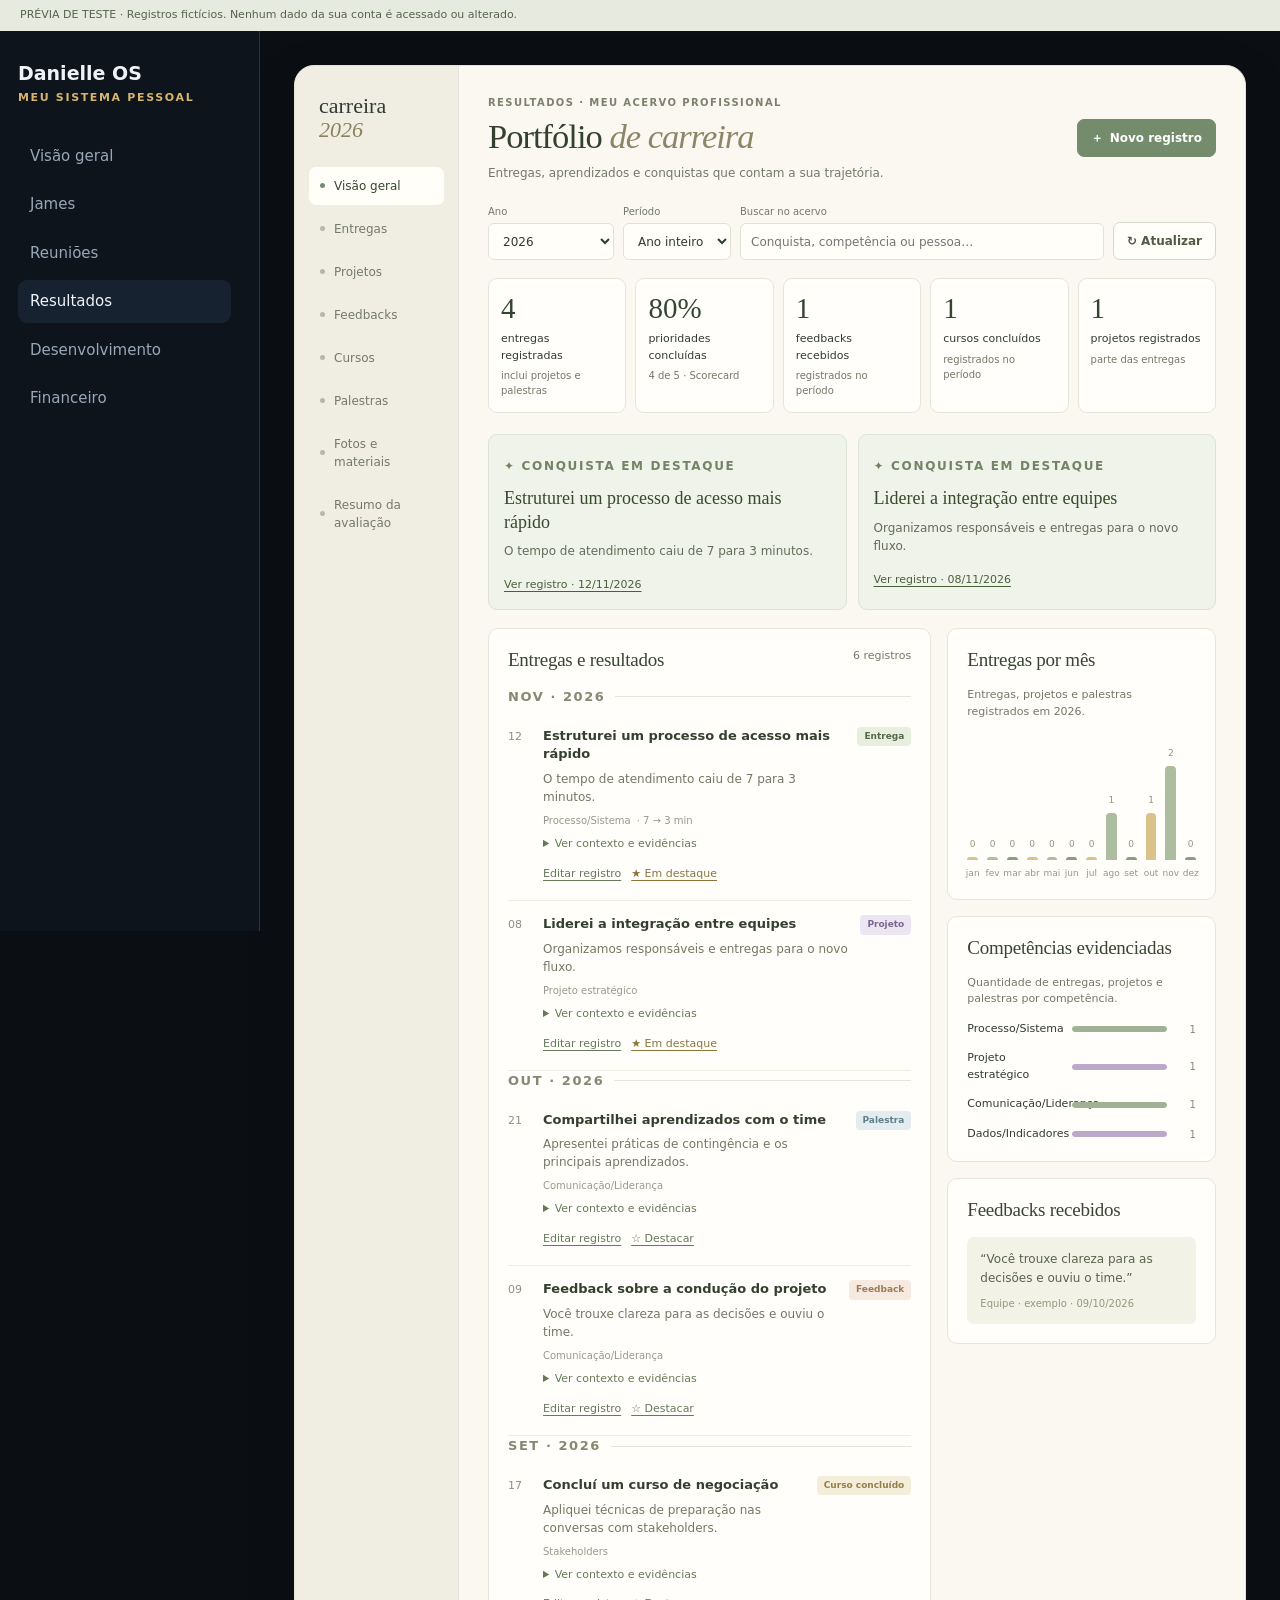
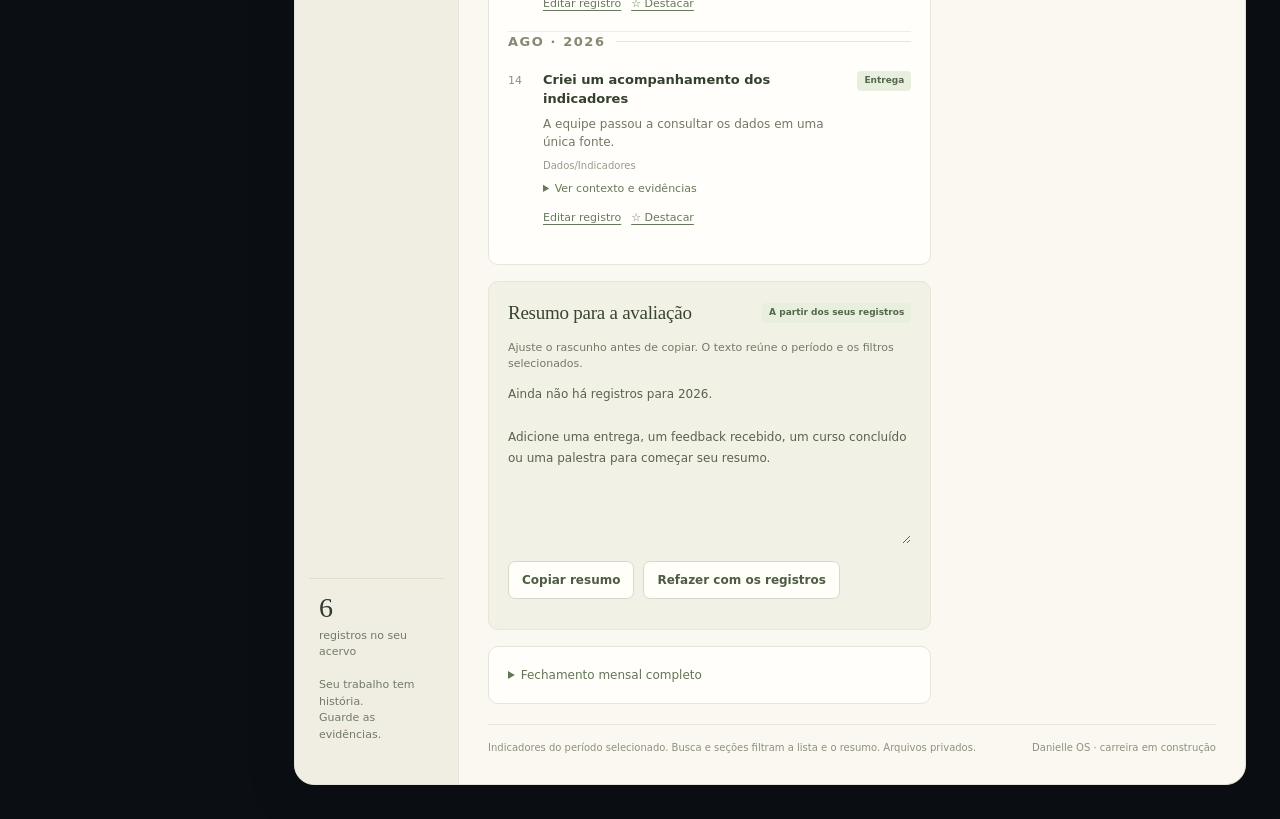
==== tests/fixtures/career-portfolio.html @ ffa39e08 "Build a clean career portfolio in Resultados with private evidence attachments" ====
<!doctype html>
<html lang="pt-BR">
<head>
  <meta charset="utf-8"><meta name="viewport" content="width=device-width,initial-scale=1">
  <meta name="robots" content="noindex,nofollow">
  <title>Prévia visual · Portfólio de carreira</title>
  <link rel="stylesheet" href="../../career-portfolio.css?v=1">
</head>
<body>
  <p id="fixtureStatus" style="margin:0;padding:7px 20px;background:#e7ebdf;color:#56634d;font:11px/1.5 system-ui">PRÉVIA DE TESTE · Registros fictícios. Nenhum dado da sua conta é acessado ou alterado.</p>
  <div class="app"><aside class="side"><div class="brand">Danielle OS<small>MEU SISTEMA PESSOAL</small></div><div class="nav"><button>Visão geral</button><button>James</button><button>Reuniões</button><button class="active">Resultados</button><button>Desenvolvimento</button><button>Financeiro</button></div></aside><main class="main" id="fixtureMain"></main></div>
  <script>
    // A public visual regression fixture. Auth and production APIs are never initialized.
    var currentUserId='preview',loadSeniorityEvidence,saveSeniorityEvidence;
    var isoDateLocal=()=>new Date().toLocaleDateString('en-CA'),numericDelta=()=>null;
    var loadMonthlyReview=async()=>{},refreshDashboardMetrics=async()=>{};
    var cloudMsg=message=>document.getElementById('fixtureStatus').textContent='PRÉVIA DE TESTE · '+message;
    const fixtureYear=new Date().getFullYear();
    const fixtureRows=[
      ['11-12','delivery','Estruturei um processo de acesso mais rápido','O tempo de atendimento caiu de 7 para 3 minutos.','Processo/Sistema',true],
      ['11-08','project','Liderei a integração entre equipes','Organizamos responsáveis e entregas para o novo fluxo.','Projeto estratégico',true],
      ['10-21','talk','Compartilhei aprendizados com o time','Apresentei práticas de contingência e os principais aprendizados.','Comunicação/Liderança',false],
      ['10-09','feedback','Feedback sobre a condução do projeto','Você trouxe clareza para as decisões e ouviu o time.','Comunicação/Liderança',false],
      ['09-17','course','Concluí um curso de negociação','Apliquei técnicas de preparação nas conversas com stakeholders.','Stakeholders',false],
      ['08-14','delivery','Criei um acompanhamento dos indicadores','A equipe passou a consultar os dados em uma única fonte.','Dados/Indicadores',false]
    ].map(([day,type,title,result,competency,featured],i)=>({id:'sample-'+i,user_id:'preview',evidence_date:fixtureYear+'-'+day,entry_type:type,title,result,competency,domain:competency,featured,evidence_strength:4,situation:'Contexto de demonstração visual.',action_taken:'Registro fictício usado apenas nesta prévia.',stakeholder:'Equipe · exemplo',created_at:fixtureYear+'-'+day+'T12:00:00Z',before_value:i===0?'7':null,after_value:i===0?'3':null,metric_unit:i===0?'min':null}));
    const fixtureEmpty=new URLSearchParams(location.search).has('empty');
    const fixtureTables={seniority_evidence:fixtureEmpty?[]:fixtureRows,weekly_scorecards:fixtureEmpty?[]:[{id:'score1',user_id:'preview',week_start:fixtureYear+'-11-09',priorities_planned:5,priorities_completed:4}],career_portfolio_assets:[]};
    var sb={from(table){let mode='read',payload,filters=[],range=[0,999];const q={select(){return q},eq(k,v){filters.push([k,v]);return q},order(){return q},range(a,b){range=[a,b];return q},upsert(p){mode='upsert';payload=p;return q},update(p){mode='update';payload=p;return q},single(){return q},then(ok,bad){let result;if(mode==='upsert'){const item={...payload},i=fixtureTables[table].findIndex(r=>r.id===item.id);if(i<0)fixtureTables[table].push(item);else fixtureTables[table][i]=item;result=item;}else if(mode==='update'){const row=fixtureTables[table].find(r=>filters.every(([k,v])=>r[k]===v));Object.assign(row,payload);result=row;}else result=fixtureTables[table].filter(r=>filters.every(([k,v])=>r[k]===v)).slice(range[0],range[1]+1);return Promise.resolve({data:result,error:null}).then(ok,bad)}};return q},storage:{from(){return {upload:async()=>({error:{message:'Uploads não estão ativos na prévia visual.'}})}}}};
    (async()=>{
      const response=await fetch('../../index.html');if(!response.ok)throw new Error('Não foi possível obter a página.');
      const source=new DOMParser().parseFromString(await response.text(),'text/html');
      source.querySelectorAll('style').forEach(style=>document.head.append(style.cloneNode(true)));
      const link=document.querySelector('link[rel=stylesheet]');document.head.append(link);
      const section=source.querySelector('[data-page=senioridade]');section.classList.add('active');document.getElementById('fixtureMain').append(section);
      const script=document.createElement('script');script.src='../../career-portfolio.js?v=1';document.body.append(script);
    })().catch(error=>document.getElementById('fixtureStatus').textContent='Falha na prévia: '+error.message);
  </script>
</body>
</html>
---- career-portfolio.css ----
/* Career portfolio: an ivory workspace within Danielle OS. */
.cp-shell,.cp-dialog{--cp-paper:#faf8f1;--cp-ink:#303b33;--cp-muted:#737969;--cp-line:#e7e5d9;--cp-sage:#748d70;--cp-soft:#edf1e7;color:var(--cp-ink);font-family:inherit;line-height:1.5}
.cp-shell{background:var(--cp-paper);border:1px solid #e4e2d6;border-radius:20px;overflow:hidden;box-shadow:0 16px 50px #0002;display:grid;grid-template-columns:164px minmax(0,1fr)}
.cp-shell *,.cp-dialog *{box-sizing:border-box}
.cp-shell [hidden]{display:none!important}
.cp-shell button,.cp-dialog button{font-family:inherit;cursor:pointer}
.cp-shell button:focus-visible,.cp-shell a:focus-visible,.cp-dialog button:focus-visible,.cp-shell input:focus-visible,.cp-shell select:focus-visible,.cp-dialog input:focus-visible,.cp-dialog textarea:focus-visible,.cp-dialog select:focus-visible{outline:3px solid #8b7443;outline-offset:3px}
.cp-side{padding:28px 14px;background:#f0eee3;border-right:1px solid var(--cp-line);display:flex;flex-direction:column;gap:25px}
.cp-brand{font:22px/1.1 Georgia,serif;padding:0 10px}.cp-brand em{color:#8b825d;font-weight:400}
.cp-side nav{display:flex;flex-direction:column;gap:5px}
.cp-side nav button{border:0;background:transparent;text-align:left;color:#74796a;border-radius:7px;padding:10px 11px;font-size:12px;display:flex;align-items:center;gap:9px}
.cp-side nav button:before{content:'';display:block;width:5px;height:5px;border-radius:50%;background:#b4b9a8;flex-shrink:0}
.cp-side nav button:hover,.cp-side nav button[aria-pressed=true]{background:#fffef9;color:#34472e}
.cp-side nav button[aria-pressed=true]:before{background:var(--cp-sage)}
.cp-side-note{margin-top:auto;padding:13px 10px;border-top:1px solid #dddfcf;font-size:11px;color:var(--cp-muted)}
.cp-side-note strong{display:block;font:28px Georgia,serif;color:var(--cp-ink);margin-bottom:4px}
.cp-body{padding:29px;min-width:0}
.cp-heading{display:flex;justify-content:space-between;align-items:center;gap:16px;margin-bottom:22px}
.cp-eyebrow{font-size:10px;letter-spacing:.14em;text-transform:uppercase;color:#7d826e;margin:0 0 7px;font-weight:700}
.cp-heading h1{font:clamp(25px,2.7vw,37px)/1.15 Georgia,serif;margin:0;letter-spacing:-1px;color:#34412f}
.cp-heading h1 em{font-weight:400;color:#8c8568}.cp-subtitle{font-size:12px;color:var(--cp-muted);margin:8px 0 0}
.cp-btn{border:1px solid #d5dacb;border-radius:7px;background:#fffef9;color:#4d5c43;padding:9px 13px;font-size:12px;font-weight:600;display:inline-flex;align-items:center;justify-content:center;gap:7px;text-decoration:none}
.cp-btn:hover{background:#eaf0e2}.cp-btn.cp-primary{background:#748c6c;color:#fff;border-color:#748c6c}.cp-btn.cp-primary:hover{background:#627d5b}
.cp-btn:disabled{cursor:wait;opacity:.6}.cp-heading .cp-btn{white-space:nowrap}
.cp-filters{display:flex;align-items:end;gap:9px;flex-wrap:wrap;margin-bottom:18px}
.cp-filters label{font-size:10px;color:var(--cp-muted);display:flex;flex-direction:column;gap:4px}
.cp-filters input,.cp-filters select{min-height:37px;border:1px solid #e0e2d5;background:#fffef9;color:var(--cp-ink);border-radius:6px;padding:7px 10px;font-family:inherit;font-size:12px;max-width:100%}
.cp-filters .cp-search{flex:1;min-width:160px}.cp-filters .cp-search input{width:100%}
.cp-status{font-size:12px;color:#786342;margin:0 0 16px;padding:10px 13px;border-radius:7px;background:#f0eddf}
.cp-status:empty{display:none}.cp-status[data-error=true]{background:#fae9e1;color:#843f2e}
.cp-kpis{display:grid;grid-template-columns:repeat(5,minmax(0,1fr));gap:9px;margin-bottom:21px}
.cp-kpi{padding:14px 12px;background:#fffefb;border:1px solid var(--cp-line);border-radius:9px;min-width:0}
.cp-kpi strong{font:29px/1.1 Georgia,serif;color:#34452f;display:block}.cp-kpi span{display:block;font-size:11px;margin-top:6px}.cp-kpi small{display:block;font-size:10px;color:var(--cp-muted);margin-top:4px}
.cp-columns{display:grid;grid-template-columns:minmax(0,1.65fr) minmax(230px,1fr);gap:16px;align-items:start}
.cp-stack{display:flex;flex-direction:column;gap:16px;min-width:0}
.cp-panel{background:#fffefa;border:1px solid var(--cp-line);border-radius:10px;padding:19px;min-width:0}
.cp-panel-head{display:flex;justify-content:space-between;align-items:start;gap:12px;margin-bottom:14px}.cp-panel h2{font:19px/1.3 Georgia,serif;margin:0;color:#394533;letter-spacing:-.25px}
.cp-panel h3{font-size:13px;margin:0 0 6px}.cp-small{font-size:11px;color:var(--cp-muted)}.cp-panel-head .cp-small{white-space:nowrap}
.cp-highlights{display:grid;grid-template-columns:repeat(2,minmax(0,1fr));gap:11px;margin-bottom:18px}
.cp-highlight{border:1px solid #dce3d2;border-radius:9px;padding:15px;background:#eff3e9;min-width:0}.cp-highlight .cp-eyebrow{color:#738366}.cp-highlight h3{font:18px/1.3 Georgia,serif;margin:8px 0;color:#354b2c}.cp-highlight p{font-size:12px;margin:7px 0 12px;color:#636d59;overflow-wrap:anywhere}.cp-highlight button{background:transparent;border:0;padding:0;color:#49603b;font-size:11px;text-decoration:underline;text-underline-offset:3px}
.cp-month-title{font-size:10px;letter-spacing:.12em;text-transform:uppercase;color:#858873;margin:23px 0 7px;display:flex;align-items:center;gap:10px}.cp-month-title:after{content:'';height:1px;background:var(--cp-line);flex:1}.cp-month-title:first-child{margin-top:0}
.cp-entry{padding:14px 0;border-bottom:1px solid #efeee5}.cp-entry:last-child{border:0}.cp-entry-top{display:flex;gap:11px;align-items:start}.cp-day{font-size:11px;color:#8d907d;min-width:24px;padding-top:2px}.cp-entry-content{min-width:0;flex:1}.cp-entry-title{color:#34402e;font-size:13px;font-weight:650;line-height:1.45;overflow-wrap:anywhere}.cp-entry p{font-size:12px;color:#737864;margin:6px 0;white-space:pre-wrap;overflow-wrap:anywhere}.cp-entry-meta{font-size:10px;color:#979a8b;margin-top:7px;display:flex;gap:6px;flex-wrap:wrap;align-items:center}
.cp-tag{font-size:9px;font-weight:600;border-radius:4px;padding:3px 7px;background:#e8efdf;color:#56684b;white-space:nowrap;display:inline-block}.cp-tag[data-type=project]{background:#ece6f2;color:#7a678e}.cp-tag[data-type=course]{background:#f3edd9;color:#927f48}.cp-tag[data-type=feedback]{background:#f6e9df;color:#a07b5b}.cp-tag[data-type=talk]{background:#e3edf0;color:#61808b}.cp-tag[data-type=material]{background:#eaeae4;color:#777968}
.cp-entry-actions{display:flex;gap:10px;align-items:center;margin-top:9px}.cp-text-btn{background:transparent;border:0;color:#66795d;padding:4px 0;font-size:11px;text-decoration:underline;text-underline-offset:3px}.cp-text-btn[aria-pressed=true]{color:#8b753c}.cp-entry details summary{font-size:11px;cursor:pointer;color:#68785b;margin-top:8px}.cp-details{padding:9px 12px;background:#f6f6ee;margin-top:9px;border-radius:7px}.cp-details dl{margin:0;font-size:12px}.cp-details dt{font-size:10px;text-transform:uppercase;color:#919580;margin-top:9px}.cp-details dd{margin:4px 0 0;white-space:pre-wrap;overflow-wrap:anywhere}.cp-details a{color:#556d48}
.cp-empty{padding:32px 16px;text-align:center;color:#858a74;font-size:12px}.cp-empty .cp-empty-mark{font:39px Georgia,serif;color:#9aa78b;display:block;margin-bottom:9px}.cp-empty h3{font:21px/1.3 Georgia,serif;color:#56684a;margin:0 0 8px}.cp-empty p{max-width:290px;margin:0 auto 17px;line-height:1.7}
.cp-chart{display:flex;gap:9px;align-items:end;height:139px;margin:21px 0 0}.cp-bar-item{flex:1;min-width:0;text-align:center;display:flex;flex-direction:column;align-items:center;height:100%;justify-content:end}.cp-bar-value{font-size:9px;color:#919580;margin-bottom:5px}.cp-bar{width:min(100%,35px);border-radius:4px 4px 0 0;background:#acbda0;min-height:3px}.cp-bar-item:nth-child(3n+1) .cp-bar{background:#d9c38a}.cp-bar-item:nth-child(3n) .cp-bar{background:#879f7e}.cp-bar-item span:last-child{font-size:9px;color:#929782;margin-top:7px}
.cp-skill{display:grid;grid-template-columns:minmax(82px,1fr) 1fr 20px;gap:9px;align-items:center;font-size:11px;margin-top:13px}.cp-skill .cp-meter{height:6px;background:#eeeee3;border-radius:4px;overflow:hidden}.cp-skill .cp-meter i{display:block;height:100%;background:#a0b296;border-radius:4px}.cp-skill:nth-child(even) .cp-meter i{background:#baa9c8}.cp-skill b{font-size:10px;color:#858a76;text-align:right;font-weight:400}
.cp-quote{padding:13px;background:#f2f2e7;border-radius:7px;margin-top:10px}.cp-quote blockquote{font-size:12px;color:#5a634d;line-height:1.6;margin:0;white-space:pre-wrap;overflow-wrap:anywhere}.cp-quote cite{display:block;margin-top:8px;font-size:10px;color:#95977e;font-style:normal}
.cp-summary{background:#f2f1e5;border-color:#e9e5d2}.cp-summary textarea{width:100%;min-height:160px;resize:vertical;border:0;outline:0;background:transparent;color:#59634c;font-family:inherit;font-size:12px;line-height:1.8;padding:0}.cp-summary .cp-panel-head{align-items:center}.cp-summary-tools{display:flex;gap:9px;flex-wrap:wrap;margin-top:11px}.cp-review details>summary{font-size:12px;cursor:pointer;color:#647657}.cp-review .cp-btn{margin-top:12px}.cp-review #monthlyReview{margin-top:14px;color:#5d6c50;font-size:12px}.cp-review #monthlyReview .muted{color:#828874}
.cp-gallery{display:grid;grid-template-columns:repeat(3,minmax(0,1fr));gap:12px}.cp-asset{background:#f7f7f0;border:1px solid #e2e5d7;border-radius:8px;overflow:hidden;min-width:0}.cp-asset img{width:100%;height:145px;object-fit:cover;display:block;background:#eeeee4}.cp-asset-body{padding:12px}.cp-asset-body strong{font-size:12px;display:block;overflow-wrap:anywhere}.cp-asset-body p{font-size:10px;color:#92967f;margin:5px 0}.cp-asset-icon{height:105px;display:grid;place-items:center;background:#edf0e5;color:#95a288;font:25px Georgia,serif}.cp-footer{display:flex;justify-content:space-between;gap:15px;border-top:1px solid var(--cp-line);margin-top:20px;padding-top:15px;color:#8d917d;font-size:10px}.cp-footer a{color:#6c7e60}
.cp-dialog{background:#faf8f1;width:min(740px,calc(100% - 30px));max-height:90dvh;border:1px solid #dcdfcf;border-radius:17px;padding:0;box-shadow:0 25px 80px #0006}.cp-dialog::backdrop{background:#0b111bc9;backdrop-filter:blur(3px)}
.cp-dialog header{padding:23px 26px 18px;border-bottom:1px solid var(--cp-line);display:flex;justify-content:space-between;gap:15px;align-items:start}.cp-dialog header h2{font:26px Georgia,serif;margin:0;color:#394b30}.cp-dialog header p{margin:6px 0 0;font-size:12px;color:var(--cp-muted)}.cp-dialog .cp-close{background:transparent;border:0;font-size:25px;color:#839078;padding:0 5px}.cp-editor-body{padding:23px 26px}.cp-form-grid{display:grid;grid-template-columns:1fr 1fr;gap:16px}.cp-form-grid .cp-full{grid-column:1/-1}.cp-dialog label{display:block;font-size:12px;color:#66745a;margin-bottom:6px}.cp-dialog .field{color:#384a30;background:#fffefa;border:1px solid #dcdfcf;border-radius:7px;padding:10px 11px;width:100%;font-family:inherit;font-size:13px;line-height:1.5;box-sizing:border-box}.cp-dialog textarea.field{resize:vertical;min-height:65px}.cp-dialog .field:focus{border-color:#91a785;outline:2px solid #cddac3;outline-offset:0}.cp-dialog .field::placeholder{color:#a4a893}.cp-dialog input[type=checkbox]{accent-color:#748d70;width:auto}.cp-feature-label{display:flex!important;align-items:center;gap:9px;margin-top:16px}.cp-editor-details{margin:22px 0;color:#6d7e61;font-size:12px}.cp-editor-details summary{cursor:pointer;margin-bottom:14px}.cp-editor-help{font-size:11px;color:#8b917d;margin:7px 0 15px}.cp-editor-files{font-size:12px;margin:10px 0;display:flex;flex-direction:column;gap:7px}.cp-file-row{display:flex;align-items:center;gap:10px;padding:9px;background:#f0f1e5;border-radius:6px}.cp-file-row span{flex:1;min-width:0;overflow-wrap:anywhere}.cp-dialog footer{padding:16px 26px;position:sticky;bottom:0;background:#f4f3e9;border-top:1px solid #e0e3d3;display:flex;justify-content:end;gap:10px}.cp-dialog .cp-editor-status{font-size:12px;color:#8c4d33;white-space:pre-wrap;margin:12px 0 0}.cp-dialog .cp-editor-status:empty{display:none}
@media(min-width:1500px){.cp-body{padding:33px}.cp-shell{grid-template-columns:180px minmax(0,1fr)}}
@media(max-width:1200px){.cp-shell{grid-template-columns:136px minmax(0,1fr)}.cp-body{padding:22px}.cp-columns{grid-template-columns:1fr}.cp-insights{display:grid;grid-template-columns:repeat(2,minmax(0,1fr))}.cp-insights .cp-panel:last-child{grid-column:1/-1}.cp-side{padding:25px 9px}.cp-brand{font-size:20px}.cp-side nav button{font-size:11px;padding:9px}.cp-gallery{grid-template-columns:repeat(2,minmax(0,1fr))}}
@media(max-width:650px){.cp-shell{display:block;border-radius:13px}.cp-side{padding:17px 16px 11px;border-right:0;border-bottom:1px solid var(--cp-line);display:block}.cp-brand{font-size:20px;padding:0}.cp-side nav{flex-direction:row;overflow:auto;gap:4px;margin-top:14px;padding-bottom:4px}.cp-side nav button{white-space:nowrap;padding:8px 10px}.cp-side-note{display:none}.cp-body{padding:20px 16px}.cp-heading{align-items:start;gap:10px;flex-wrap:wrap;margin-bottom:20px}.cp-heading h1{font-size:29px}.cp-heading .cp-btn{font-size:11px}.cp-subtitle{font-size:11px}.cp-filters .cp-search{flex-basis:100%;order:3}.cp-filters label{flex:1}.cp-kpis{grid-template-columns:repeat(2,minmax(0,1fr));gap:7px}.cp-kpi{padding:12px}.cp-kpi:first-child{grid-column:1/-1;display:grid;grid-template-columns:70px 1fr;align-items:center}.cp-kpi:first-child strong{grid-row:1/3;font-size:35px}.cp-kpi:first-child span{margin:0}.cp-kpi:first-child small{margin-top:0}.cp-kpi strong{font-size:26px}.cp-panel{padding:16px}.cp-highlights,.cp-insights{display:flex;flex-direction:column}.cp-entry-top{gap:8px;flex-wrap:wrap}.cp-entry-top>.cp-tag{margin-left:32px}.cp-panel-head h2{font-size:19px}.cp-chart{gap:5px}.cp-bar-item span:last-child{font-size:8px}.cp-gallery{grid-template-columns:1fr 1fr;gap:9px}.cp-asset img{height:115px}.cp-footer{flex-direction:column;gap:5px}.cp-form-grid{grid-template-columns:1fr}.cp-form-grid .cp-full{grid-column:auto}.cp-editor-body{padding:20px}.cp-dialog header{padding:20px}.cp-dialog footer{padding:15px 20px}.cp-dialog header h2{font-size:23px}}

.cp-shell h3{text-transform:none;letter-spacing:normal}.cp-shell .cp-month-title{text-transform:uppercase;letter-spacing:.12em}
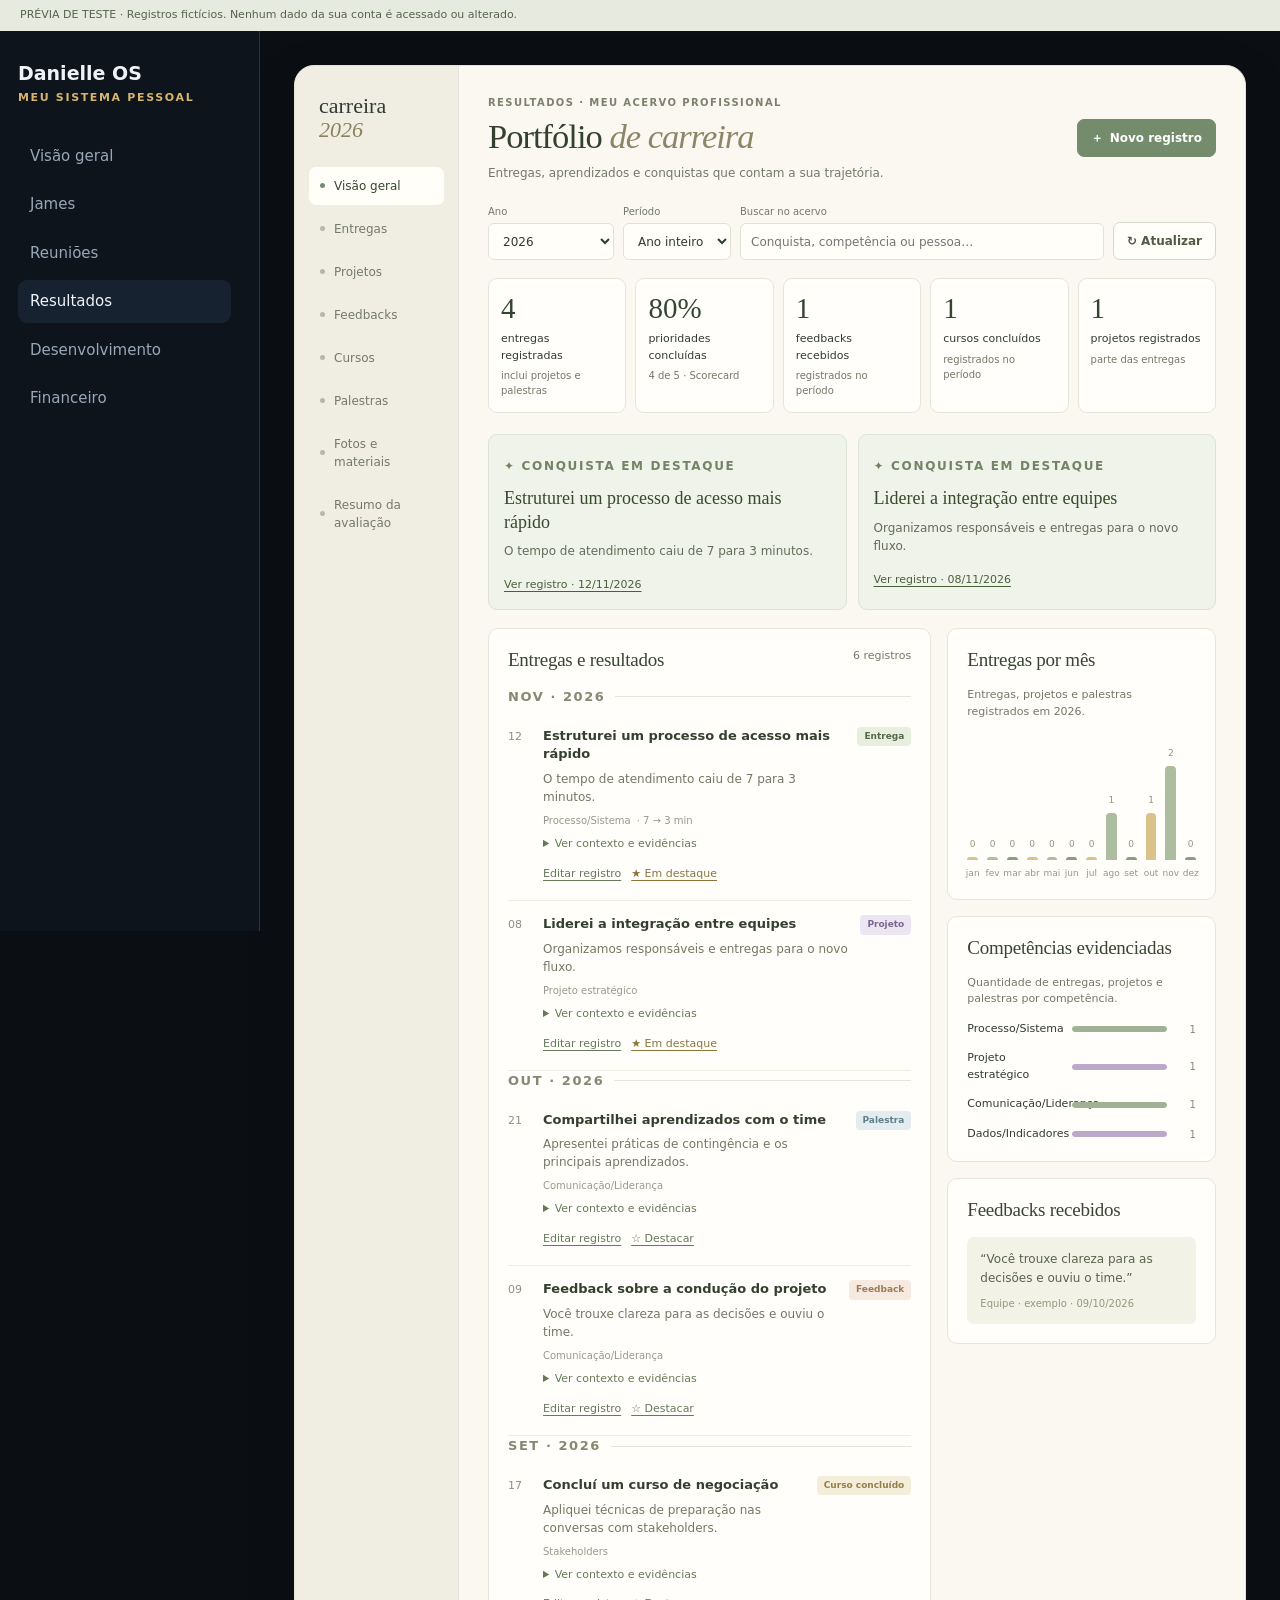
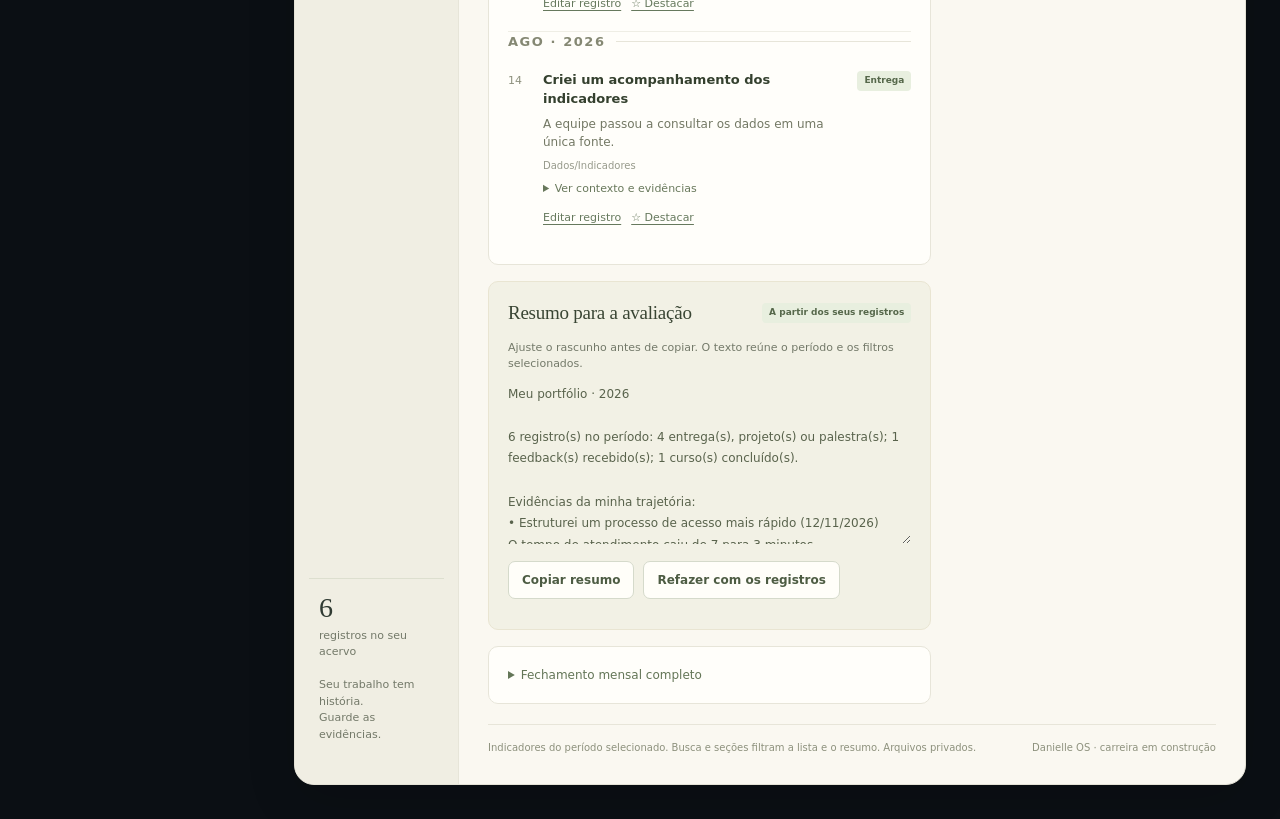
==== commit d6f36e30: "Refresh portfolio summaries after loading and support storage retry error formats" ====
--- a/tests/fixtures/career-portfolio.html
+++ b/tests/fixtures/career-portfolio.html
@@ -4,7 +4,7 @@
   <meta charset="utf-8"><meta name="viewport" content="width=device-width,initial-scale=1">
   <meta name="robots" content="noindex,nofollow">
   <title>Prévia visual · Portfólio de carreira</title>
-  <link rel="stylesheet" href="../../career-portfolio.css?v=1">
+  <link rel="stylesheet" href="../../career-portfolio.css?v=2">
 </head>
 <body>
   <p id="fixtureStatus" style="margin:0;padding:7px 20px;background:#e7ebdf;color:#56634d;font:11px/1.5 system-ui">PRÉVIA DE TESTE · Registros fictícios. Nenhum dado da sua conta é acessado ou alterado.</p>
@@ -28,12 +28,12 @@
     const fixtureTables={seniority_evidence:fixtureEmpty?[]:fixtureRows,weekly_scorecards:fixtureEmpty?[]:[{id:'score1',user_id:'preview',week_start:fixtureYear+'-11-09',priorities_planned:5,priorities_completed:4}],career_portfolio_assets:[]};
     var sb={from(table){let mode='read',payload,filters=[],range=[0,999];const q={select(){return q},eq(k,v){filters.push([k,v]);return q},order(){return q},range(a,b){range=[a,b];return q},upsert(p){mode='upsert';payload=p;return q},update(p){mode='update';payload=p;return q},single(){return q},then(ok,bad){let result;if(mode==='upsert'){const item={...payload},i=fixtureTables[table].findIndex(r=>r.id===item.id);if(i<0)fixtureTables[table].push(item);else fixtureTables[table][i]=item;result=item;}else if(mode==='update'){const row=fixtureTables[table].find(r=>filters.every(([k,v])=>r[k]===v));Object.assign(row,payload);result=row;}else result=fixtureTables[table].filter(r=>filters.every(([k,v])=>r[k]===v)).slice(range[0],range[1]+1);return Promise.resolve({data:result,error:null}).then(ok,bad)}};return q},storage:{from(){return {upload:async()=>({error:{message:'Uploads não estão ativos na prévia visual.'}})}}}};
     (async()=>{
-      const response=await fetch('../../index.html');if(!response.ok)throw new Error('Não foi possível obter a página.');
+      const response=await fetch('../../index.html?portfolio-preview='+Date.now(),{cache:'no-store'});if(!response.ok)throw new Error('Não foi possível obter a página.');
       const source=new DOMParser().parseFromString(await response.text(),'text/html');
       source.querySelectorAll('style').forEach(style=>document.head.append(style.cloneNode(true)));
       const link=document.querySelector('link[rel=stylesheet]');document.head.append(link);
       const section=source.querySelector('[data-page=senioridade]');section.classList.add('active');document.getElementById('fixtureMain').append(section);
-      const script=document.createElement('script');script.src='../../career-portfolio.js?v=1';document.body.append(script);
+      const script=document.createElement('script');script.src='../../career-portfolio.js?v=2';document.body.append(script);
     })().catch(error=>document.getElementById('fixtureStatus').textContent='Falha na prévia: '+error.message);
   </script>
 </body>
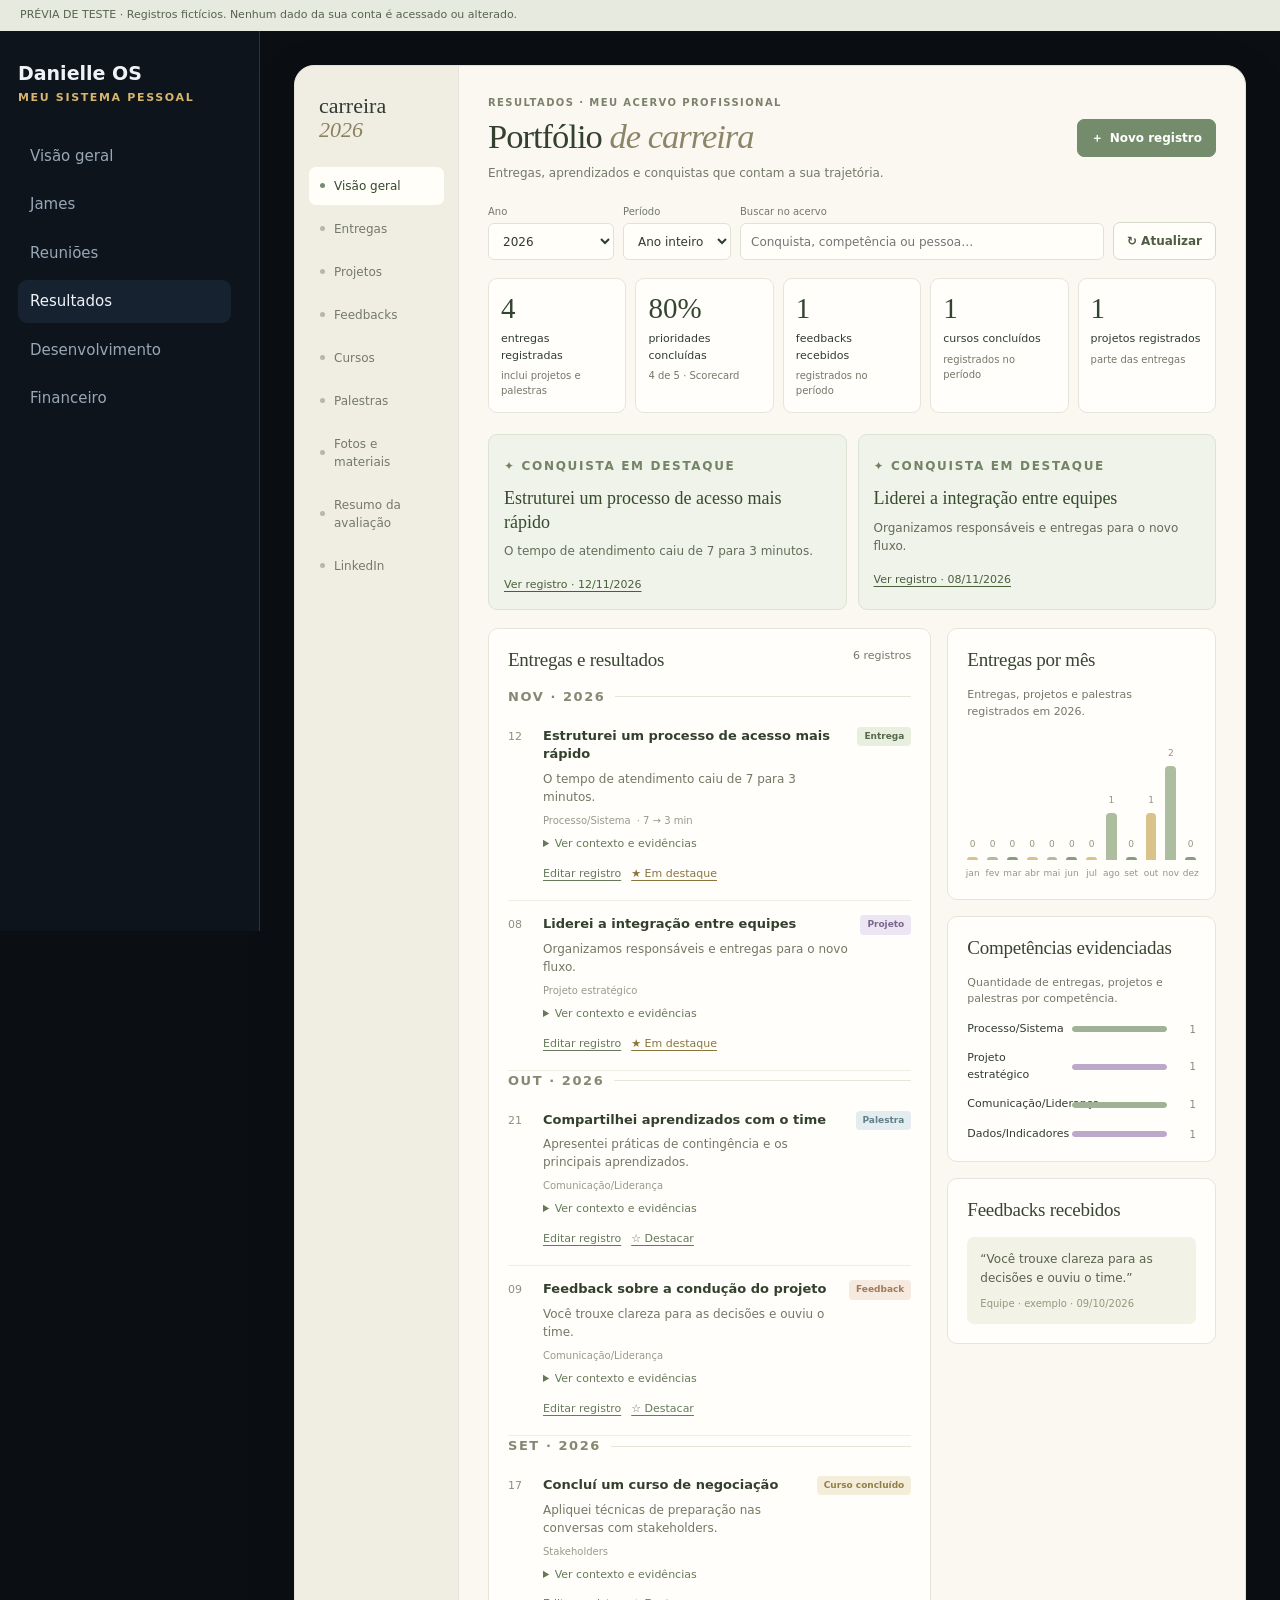
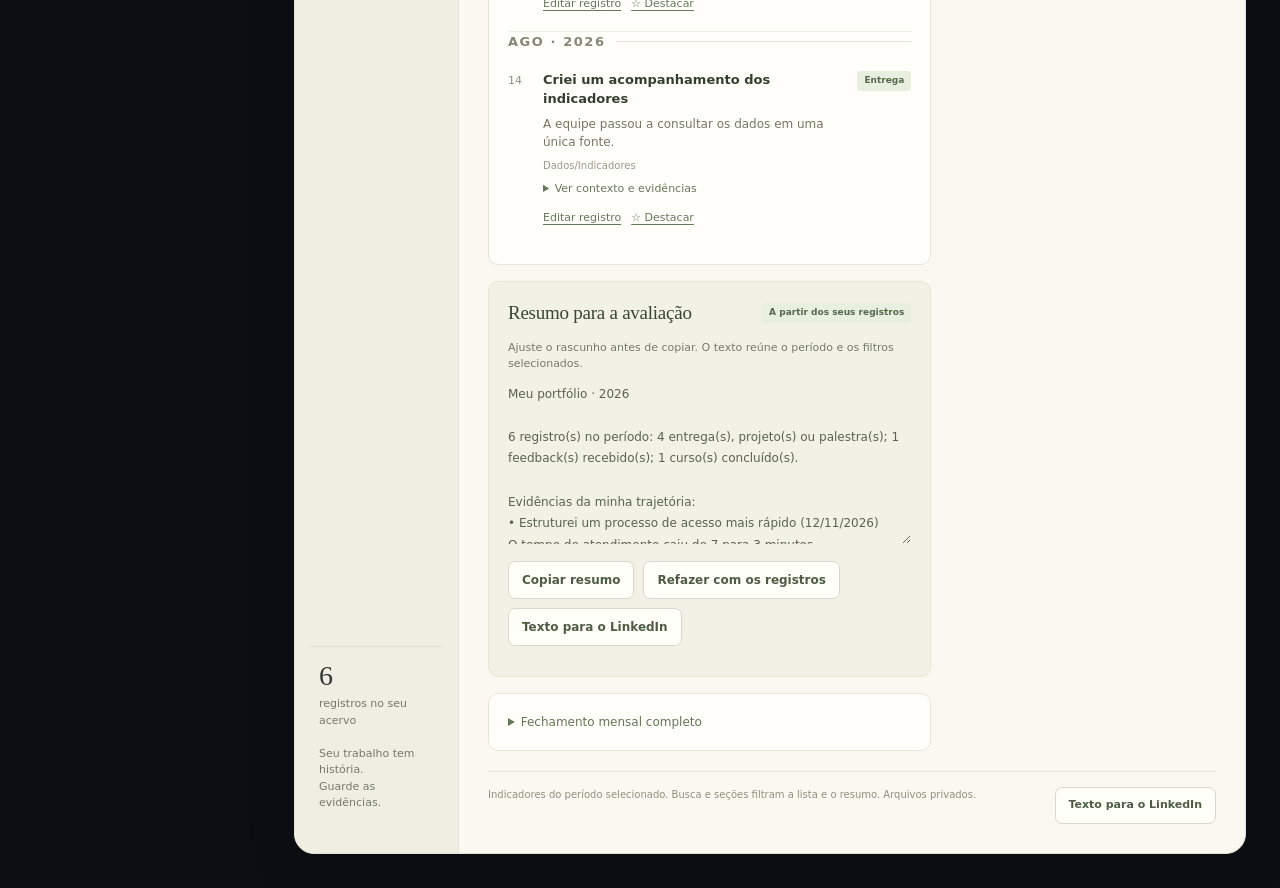
==== commit efa65f45: "Add ready-to-edit LinkedIn drafts from selected career portfolio records" ====
--- a/tests/fixtures/career-portfolio.html
+++ b/tests/fixtures/career-portfolio.html
@@ -4,7 +4,7 @@
   <meta charset="utf-8"><meta name="viewport" content="width=device-width,initial-scale=1">
   <meta name="robots" content="noindex,nofollow">
   <title>Prévia visual · Portfólio de carreira</title>
-  <link rel="stylesheet" href="../../career-portfolio.css?v=2">
+  <link rel="stylesheet" href="../../career-portfolio.css?v=3">
 </head>
 <body>
   <p id="fixtureStatus" style="margin:0;padding:7px 20px;background:#e7ebdf;color:#56634d;font:11px/1.5 system-ui">PRÉVIA DE TESTE · Registros fictícios. Nenhum dado da sua conta é acessado ou alterado.</p>
@@ -23,7 +23,7 @@
       ['10-09','feedback','Feedback sobre a condução do projeto','Você trouxe clareza para as decisões e ouviu o time.','Comunicação/Liderança',false],
       ['09-17','course','Concluí um curso de negociação','Apliquei técnicas de preparação nas conversas com stakeholders.','Stakeholders',false],
       ['08-14','delivery','Criei um acompanhamento dos indicadores','A equipe passou a consultar os dados em uma única fonte.','Dados/Indicadores',false]
-    ].map(([day,type,title,result,competency,featured],i)=>({id:'sample-'+i,user_id:'preview',evidence_date:fixtureYear+'-'+day,entry_type:type,title,result,competency,domain:competency,featured,evidence_strength:4,situation:'Contexto de demonstração visual.',action_taken:'Registro fictício usado apenas nesta prévia.',stakeholder:'Equipe · exemplo',created_at:fixtureYear+'-'+day+'T12:00:00Z',before_value:i===0?'7':null,after_value:i===0?'3':null,metric_unit:i===0?'min':null}));
+    ].map(([day,type,title,result,competency,featured],i)=>({id:'sample-'+i,user_id:'preview',evidence_date:fixtureYear+'-'+day,entry_type:type,title,result,competency,domain:competency,featured,evidence_strength:4,situation:'Contexto de demonstração visual.',action_taken:i===0?'Revisei o fluxo com a equipe e documentei as etapas de atendimento.':'',lesson_learned:i===0?'Testar o fluxo com quem atende ajuda a encontrar os gargalos.':'',stakeholder:'Equipe · exemplo',created_at:fixtureYear+'-'+day+'T12:00:00Z',before_value:i===0?'7':null,after_value:i===0?'3':null,metric_unit:i===0?'min':null}));
     const fixtureEmpty=new URLSearchParams(location.search).has('empty');
     const fixtureTables={seniority_evidence:fixtureEmpty?[]:fixtureRows,weekly_scorecards:fixtureEmpty?[]:[{id:'score1',user_id:'preview',week_start:fixtureYear+'-11-09',priorities_planned:5,priorities_completed:4}],career_portfolio_assets:[]};
     var sb={from(table){let mode='read',payload,filters=[],range=[0,999];const q={select(){return q},eq(k,v){filters.push([k,v]);return q},order(){return q},range(a,b){range=[a,b];return q},upsert(p){mode='upsert';payload=p;return q},update(p){mode='update';payload=p;return q},single(){return q},then(ok,bad){let result;if(mode==='upsert'){const item={...payload},i=fixtureTables[table].findIndex(r=>r.id===item.id);if(i<0)fixtureTables[table].push(item);else fixtureTables[table][i]=item;result=item;}else if(mode==='update'){const row=fixtureTables[table].find(r=>filters.every(([k,v])=>r[k]===v));Object.assign(row,payload);result=row;}else result=fixtureTables[table].filter(r=>filters.every(([k,v])=>r[k]===v)).slice(range[0],range[1]+1);return Promise.resolve({data:result,error:null}).then(ok,bad)}};return q},storage:{from(){return {upload:async()=>({error:{message:'Uploads não estão ativos na prévia visual.'}})}}}};
@@ -33,7 +33,7 @@
       source.querySelectorAll('style').forEach(style=>document.head.append(style.cloneNode(true)));
       const link=document.querySelector('link[rel=stylesheet]');document.head.append(link);
       const section=source.querySelector('[data-page=senioridade]');section.classList.add('active');document.getElementById('fixtureMain').append(section);
-      const script=document.createElement('script');script.src='../../career-portfolio.js?v=2';document.body.append(script);
+      const script=document.createElement('script');script.src='../../career-portfolio.js?v=3';document.body.append(script);
     })().catch(error=>document.getElementById('fixtureStatus').textContent='Falha na prévia: '+error.message);
   </script>
 </body>
--- a/career-portfolio.css
+++ b/career-portfolio.css
@@ -55,3 +55,5 @@
 @media(max-width:650px){.cp-shell{display:block;border-radius:13px}.cp-side{padding:17px 16px 11px;border-right:0;border-bottom:1px solid var(--cp-line);display:block}.cp-brand{font-size:20px;padding:0}.cp-side nav{flex-direction:row;overflow:auto;gap:4px;margin-top:14px;padding-bottom:4px}.cp-side nav button{white-space:nowrap;padding:8px 10px}.cp-side-note{display:none}.cp-body{padding:20px 16px}.cp-heading{align-items:start;gap:10px;flex-wrap:wrap;margin-bottom:20px}.cp-heading h1{font-size:29px}.cp-heading .cp-btn{font-size:11px}.cp-subtitle{font-size:11px}.cp-filters .cp-search{flex-basis:100%;order:3}.cp-filters label{flex:1}.cp-kpis{grid-template-columns:repeat(2,minmax(0,1fr));gap:7px}.cp-kpi{padding:12px}.cp-kpi:first-child{grid-column:1/-1;display:grid;grid-template-columns:70px 1fr;align-items:center}.cp-kpi:first-child strong{grid-row:1/3;font-size:35px}.cp-kpi:first-child span{margin:0}.cp-kpi:first-child small{margin-top:0}.cp-kpi strong{font-size:26px}.cp-panel{padding:16px}.cp-highlights,.cp-insights{display:flex;flex-direction:column}.cp-entry-top{gap:8px;flex-wrap:wrap}.cp-entry-top>.cp-tag{margin-left:32px}.cp-panel-head h2{font-size:19px}.cp-chart{gap:5px}.cp-bar-item span:last-child{font-size:8px}.cp-gallery{grid-template-columns:1fr 1fr;gap:9px}.cp-asset img{height:115px}.cp-footer{flex-direction:column;gap:5px}.cp-form-grid{grid-template-columns:1fr}.cp-form-grid .cp-full{grid-column:auto}.cp-editor-body{padding:20px}.cp-dialog header{padding:20px}.cp-dialog footer{padding:15px 20px}.cp-dialog header h2{font-size:23px}}
 
 .cp-shell h3{text-transform:none;letter-spacing:normal}.cp-shell .cp-month-title{text-transform:uppercase;letter-spacing:.12em}
+.cp-linkedin{margin-top:4px}.cp-li-layout{display:grid;grid-template-columns:minmax(0,1.8fr) minmax(230px,1fr);gap:24px;margin-top:22px}.cp-li-draft{min-width:0}.cp-li-draft label{display:block;font-size:11px;color:#6b775e;margin:0 0 7px}.cp-li-draft select,.cp-li-draft textarea{width:100%;color:#374a30;background:#fffef9;border:1px solid #dfe3d4;border-radius:8px;padding:11px 12px;font-family:inherit;font-size:13px;line-height:1.7}.cp-li-draft select{max-width:280px;min-height:42px}.cp-li-draft textarea{resize:vertical;min-height:330px}.cp-li-draft textarea:focus-visible{outline:2px solid #a6b79a;outline-offset:2px}.cp-li-meta{display:flex;justify-content:space-between;gap:10px;flex-wrap:wrap;margin-top:7px}.cp-li-evidence{border-left:1px solid #e3e5d7;padding-left:22px}.cp-li-evidence h3{color:#586b4b;font:18px/1.3 Georgia,serif}.cp-li-evidence>p{margin-bottom:16px}.cp-li-source{display:flex;gap:9px;align-items:start;padding:12px 0;border-bottom:1px solid #e9ebdf;cursor:pointer}.cp-li-source input{accent-color:#748d70;flex-shrink:0;margin-top:5px;width:15px;height:15px}.cp-li-source strong{font-size:12px;font-weight:600;color:#536348;overflow-wrap:anywhere}.cp-li-source small{display:block;font-size:10px;color:#7b836d;margin-top:5px}.cp-li-evidence #cpLinkedInSources{max-height:480px;overflow:auto;padding-right:6px}.cp-footer .cp-btn{font-size:11px;white-space:nowrap}
+@media(max-width:1200px){.cp-li-layout{grid-template-columns:1fr}.cp-li-evidence{border-left:0;padding-left:0;border-top:1px solid #e3e5d7;padding-top:20px}.cp-li-evidence #cpLinkedInSources{max-height:240px}}@media(max-width:650px){.cp-linkedin .cp-panel-head{flex-wrap:wrap}.cp-li-draft textarea{min-height:300px;font-size:14px}.cp-li-layout{gap:22px}.cp-footer .cp-btn{align-self:start}}
